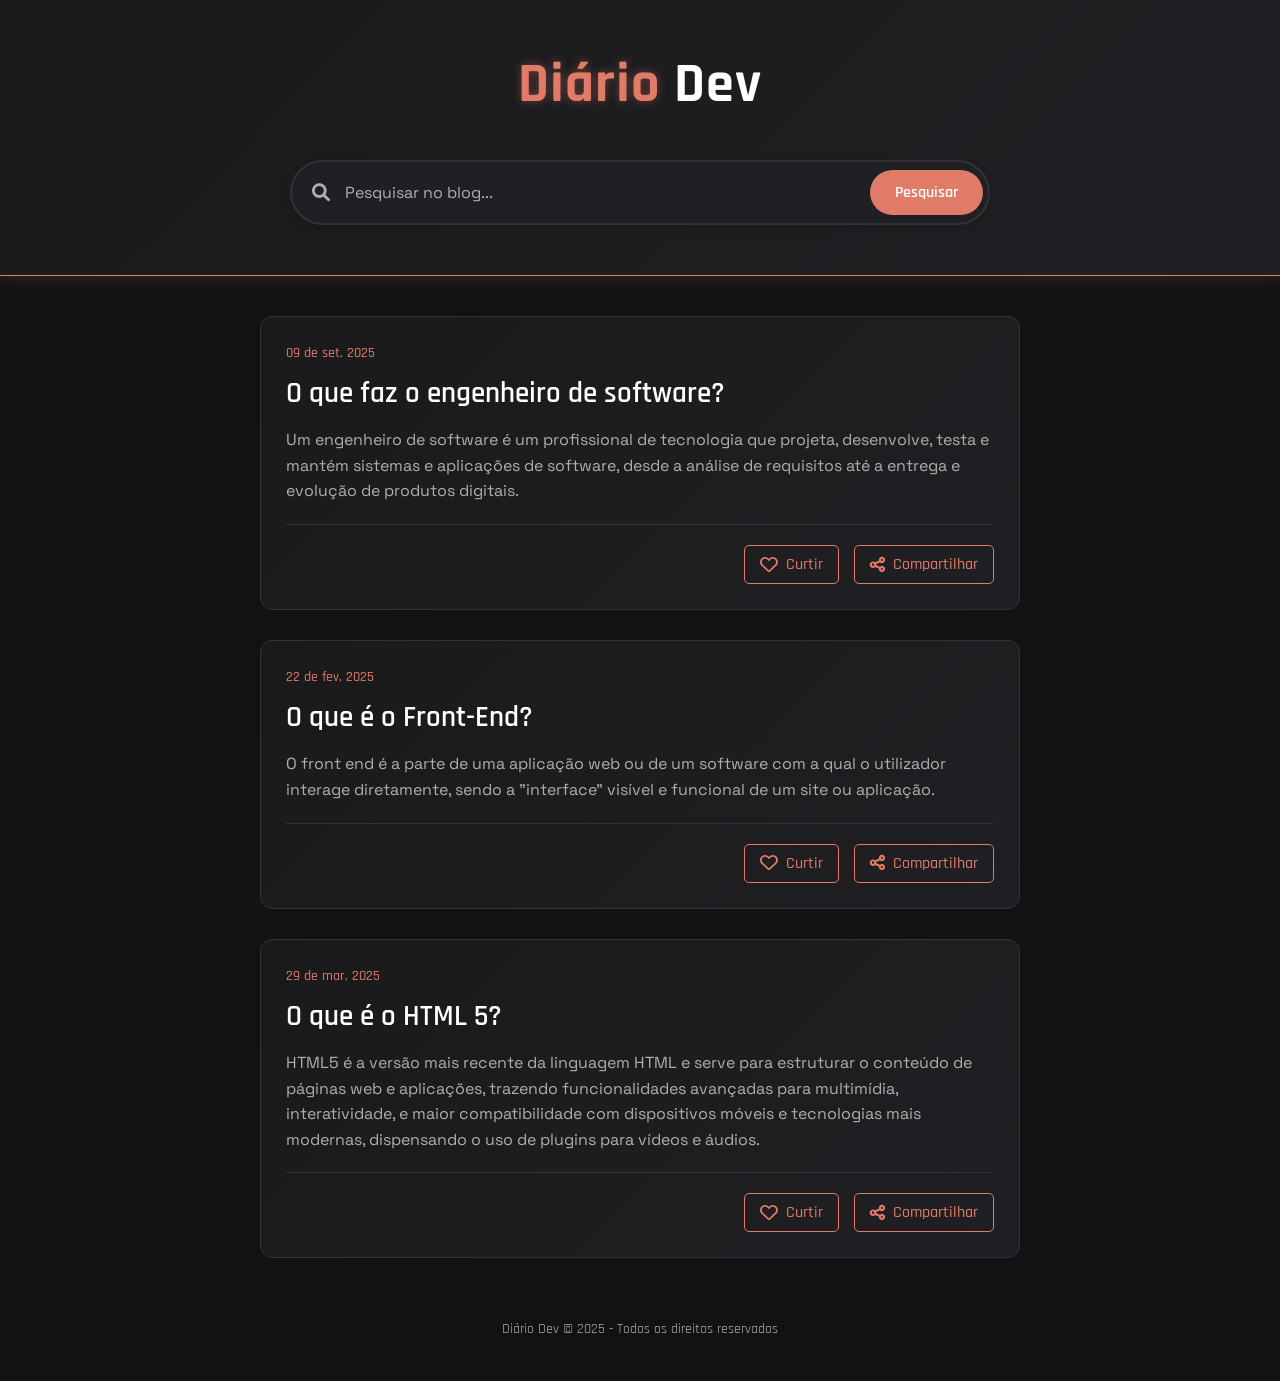
==== index.html @ da370972 "Atualizando para index.html para o github pages" ====
<!DOCTYPE html>
<html lang="pt-BR">
<head>
    <meta charset="UTF-8">
    <meta name="viewport" content="width=device-width, initial-scale=1.0">
    <title>Blog Desafio 1</title>
    <link rel="stylesheet" href="style.css">
    <link rel="preconnect" href="https://fonts.googleapis.com">
    <link rel="preconnect" href="https://fonts.gstatic.com" crossorigin>
    <link href="https://fonts.googleapis.com/css2?family=Rajdhani:wght@300;400;500;600;700&family=Space+Grotesk:wght@300..700&display=swap" rel="stylesheet">
    <link rel="stylesheet" href="https://cdnjs.cloudflare.com/ajax/libs/font-awesome/6.0.0-beta3/css/all.min.css">
</head>
<body>
    <div class="hero-section">
        <h1 class="hero-title">
            <span class="title-primary">Diário</span>
            <span class="title-secondary">Dev</span>
        </h1>

        <div class="search-container">
            <div class="search-box">
                <i class="fas fa-search search-icon"></i>
                <input type="search" id="search-input" placeholder="Pesquisar no blog...">
                <button id="search-button">Pesquisar</button>
            </div>
        </div>
    </div>

    <main class="main-content">
        <section class="post-section">
            <article class="post">
                <time class="post-date">09 de set, 2025</time>
                <h2 class="post-title">O que faz o engenheiro de software?</h2>
                <p class="post-description">Um engenheiro de software é um profissional de tecnologia que projeta, desenvolve, testa e mantém sistemas e aplicações de software, desde a análise de requisitos até a entrega e evolução de produtos digitais.</p>
                <div class="post-actions">
                    <button class="like-button"><i class="far fa-heart"></i> Curtir</button>
                    <button class="share-button"><i class="fas fa-share-alt"></i> Compartilhar</button>
                </div>
            </article>

            <article class="post">
                <time class="post-date">22 de fev, 2025</time>
                <h2 class="post-title">O que é o Front-End?</h2>
                <p class="post-description">O front end é a parte de uma aplicação web ou de um software com a qual o utilizador interage diretamente, sendo a "interface" visível e funcional de um site ou aplicação.</p>
                <div class="post-actions">
                    <button class="like-button"><i class="far fa-heart"></i> Curtir</button>
                    <button class="share-button"><i class="fas fa-share-alt"></i> Compartilhar</button>
                </div>
            </article>

            <article class="post">
                <time class="post-date">29 de mar, 2025</time>
                <h2 class="post-title">O que é o HTML 5?</h2>
                <p class="post-description">HTML5 é a versão mais recente da linguagem HTML e serve para estruturar o conteúdo de páginas web e aplicações, trazendo funcionalidades avançadas para multimídia, interatividade, e maior compatibilidade com dispositivos móveis e tecnologias mais modernas, dispensando o uso de plugins para vídeos e áudios.</p>
                <div class="post-actions">
                    <button class="like-button"><i class="far fa-heart"></i> Curtir</button>
                    <button class="share-button"><i class="fas fa-share-alt"></i> Compartilhar</button>
                </div>
            </article>
        </section>
    </main>

    <footer class="footer">
        <p>Diário Dev &copy; 2025 - Todos os direitos reservados</p>
    </footer>

    <script src="script.js"></script>
</body>
</html>
---- style.css ----
/* Reset e estilos base */
* {
    margin: 0;
    padding: 0;
    box-sizing: border-box;
}
        
body {
    background-color: #121214;
    color: #FFFFFF;
    font-family: 'Rajdhani', sans-serif;
    line-height: 1.6;
    padding-bottom: 40px;
}
        
/* Cabeçalho e título */
.hero-section {
    background: linear-gradient(135deg, #1a1a1c 0%, #202024 100%);
    padding: 40px 20px 50px;
    text-align: center;
    border-bottom: 1px solid #E07B67;
    box-shadow: 0 4px 12px rgba(224, 123, 103, 0.15);
}
        
.hero-title {
    margin: 0 0 30px;
    font-size: 3.5rem;
    font-weight: 700;
    letter-spacing: 1px;
}
        
.title-primary {
    color: #E07B67;
    text-shadow: 0 0 10px rgba(224, 123, 103, 0.4);
}
        
.title-secondary {
    color: #FFFFFF;
}
        
/* Campo de pesquisa - MELHORIAS PRINCIPAIS */
.search-container {
    max-width: 700px;
    margin: 0 auto;
    position: relative;
}
        
.search-box {
    display: flex;
    align-items: center;
    background: #202024;
    border: 2px solid #323236;
    border-radius: 50px;
    padding: 5px;
    transition: all 0.3s ease;
    box-shadow: 0 4px 10px rgba(0, 0, 0, 0.1);
}
        
.search-box:focus-within {
    border-color: #E07B67;
    box-shadow: 0 0 0 3px rgba(224, 123, 103, 0.2);
}
        
.search-icon {
    padding: 0 15px;
    color: #afafaf;
    font-size: 18px;
    transition: color 0.3s ease;
}
        
.search-box:focus-within .search-icon {
    color: #E07B67;
}
        
#search-input {
    flex: 1;
    padding: 15px 0;
    border: none;
    background: transparent;
    color: #FFFFFF;
    font-size: 16px;
    font-family: 'Space Grotesk', sans-serif;
    outline: none;
}
#search-input::placeholder {
    color: #afafaf;
}

#search-button {
    padding: 12px 25px;
    border: none;
    border-radius: 50px;
    background-color: #E07B67;
    color: #fff;
    font-size: 16px;
    font-weight: 600;
    cursor: pointer;
    transition: all 0.3s ease;
    font-family: 'Rajdhani', sans-serif;
    white-space: nowrap;
}

#search-button:hover {
    background-color: #d06a58;
    transform: translateY(-2px);
    box-shadow: 0 4px 8px rgba(224, 123, 103, 0.3);
}

/* Conteúdo principal */
.main-content {
    max-width: 800px;
    margin: 40px auto;
    padding: 0 20px;
}

/* Posts */
.post {
    background: linear-gradient(135deg, #1a1a1c 0%, #202024 100%);
    border: 1px solid #323236;
    border-radius: 12px;
    padding: 25px;
    margin-bottom: 30px;
    transition: all 0.3s ease;
    position: relative;
    overflow: hidden;
}
        
.post::before {
    content: '';
    position: absolute;
    top: 0;
    left: 0;
    width: 5px;
    height: 0;
    background: #E07B67;
    transition: height 0.3s ease;
}
        
.post:hover {
    transform: translateY(-5px);
    border-color: #E07B67;
    box-shadow: 0 10px 25px rgba(224, 123, 103, 0.2);
}
        
.post:hover::before {
    height: 100%;
}
        
.post-date {
    color: #E07B67;
    font-size: 0.9em;
    font-weight: 500;
    display: block;
    margin-bottom: 10px;
}
        
.post-title {
    color: #FFFFFF;
    margin: 8px 0 15px;
    font-size: 1.8em;
    font-weight: 600;
    line-height: 1.3;
}
        
.post-description {
    color: #afafaf;
    line-height: 1.6;
    font-family: 'Space Grotesk', sans-serif;
    margin-bottom: 20px;
}
        
/* Ações do post */
.post-actions {
    display: flex;
    gap: 15px;
    margin-top: 20px;
    padding-top: 20px;
    border-top: 1px solid #323236;
    justify-content: flex-end;
}
        
.like-button, .share-button {
    background: transparent;
    border: 1px solid #E07B67;
    color: #E07B67;
    padding: 8px 15px;
    border-radius: 5px;
    cursor: pointer;
    font-size: 1em;
    display: flex;
    align-items: center;
    gap: 8px;
    transition: all 0.3s ease;
    font-family: 'Rajdhani', sans-serif;
    font-weight: 500;
}
        
.like-button:hover, .share-button:hover {
    background-color: #E07B67;
    color: #FFFFFF;
    transform: translateY(-2px);
}
        
.like-button i, .share-button i {
    font-size: 1.1em;
}
        
.like-button.liked {
    background-color: #E07B67;
    color: #FFFFFF;
}
        
/* Footer */
.footer {
    text-align: center;
    margin-top: 60px;
    color: #afafaf;
    font-size: 0.9rem;
}
        
/* Responsividade */
@media (max-width: 768px) {
.hero-title {
    font-size: 2.5rem;
}
            
.search-box {
    flex-direction: column;
    background: transparent;
    border: none;
    border-radius: 0;
}
            
.search-box:focus-within {
    border: none;
    box-shadow: none;
}
            
#search-input {
    padding: 15px;
    background: #202024;
    border: 2px solid #323236;
    border-radius: 8px;
    margin-bottom: 10px;
}
            
#search-button {
    width: 100%;
}
            
.post-actions {
    flex-direction: column;
}
            
.like-button, .share-button {
    justify-content: center;
}
}
        
@media (max-width: 480px) {
.hero-title {
    font-size: 2rem;
}
            
.post {
    padding: 20px;
}
            
.post-title {
    font-size: 1.5rem;
}
}
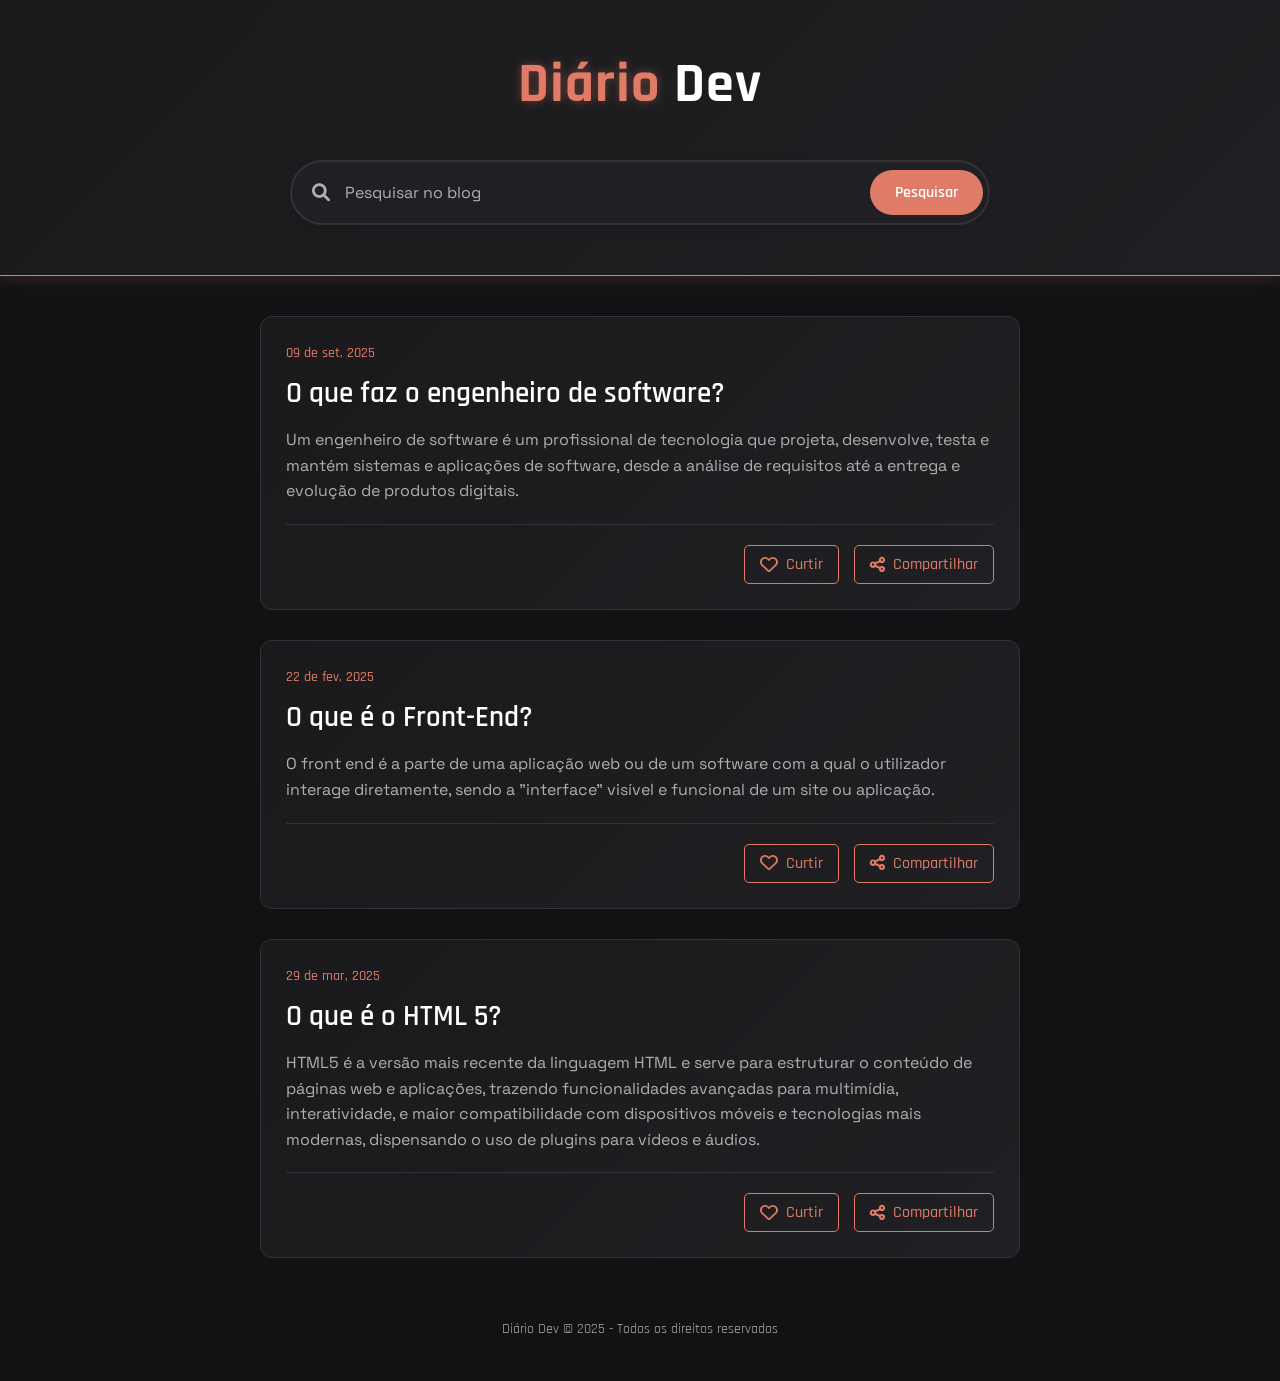
==== commit 827c602b: "Ajustes de responsividade no campo de busca e botões" ====
--- a/index.html
+++ b/index.html
@@ -20,7 +20,7 @@
         <div class="search-container">
             <div class="search-box">
                 <i class="fas fa-search search-icon"></i>
-                <input type="search" id="search-input" placeholder="Pesquisar no blog...">
+                <input type="search" id="search-input" placeholder="Pesquisar no blog">
                 <button id="search-button">Pesquisar</button>
             </div>
         </div>
--- a/style.css
+++ b/style.css
@@ -1,4 +1,4 @@
- /* Reset e estilos base */
+/* Reset e estilos base */
 * {
     margin: 0;
     padding: 0;
@@ -38,7 +38,7 @@
     color: #FFFFFF;
 }
         
-/* Campo de pesquisa - MELHORIAS PRINCIPAIS */
+/* Campo de pesquisa */
 .search-container {
     max-width: 700px;
     margin: 0 auto;
@@ -220,53 +220,67 @@
         
 /* Responsividade */
 @media (max-width: 768px) {
-.hero-title {
-    font-size: 2.5rem;
-}
-            
-.search-box {
-    flex-direction: column;
-    background: transparent;
-    border: none;
-    border-radius: 0;
-}
-            
-.search-box:focus-within {
-    border: none;
-    box-shadow: none;
-}
-            
-#search-input {
-    padding: 15px;
+    .hero-title {
+        font-size: 2.5rem;
+    }
+            
+    .search-box {
+        position: relative;
+        flex-direction: column;
+        padding: 0;
+        border: none;
+        background: transparent;
+    }
+
+    .search-icon {
+    position: absolute;
+    left: 15px;
+    top: 15px;
+    font-size: 18px;
+    color: #afafaf;
+    pointer-events: none; /* não atrapalha o clique no input */
+    }
+
+    #search-input {
+    width: 100%;
+    padding: 15px 15px 15px 65px; /* espaço pra ícone */
     background: #202024;
     border: 2px solid #323236;
     border-radius: 8px;
     margin-bottom: 10px;
-}
-            
-#search-button {
-    width: 100%;
-}
-            
-.post-actions {
-    flex-direction: column;
-}
-            
-.like-button, .share-button {
-    justify-content: center;
-}
+    }
+
+
+    #search-button {
+        width: 100%;
+    }
+            
+    .post-actions {
+        flex-direction: column;
+        align-items: stretch;
+    }
+
+    .like-button, .share-button {
+        width: 100%;
+        justify-content: center;
+    }
 }
         
 @media (max-width: 480px) {
-.hero-title {
-    font-size: 2rem;
-}
-            
-.post {
-    padding: 20px;
-}
-            
-.post-title {
-    font-size: 1.5rem;
-}
-}+    .hero-title {
+        font-size: 2rem;
+    }
+            
+    .post {
+        padding: 20px;
+    }
+            
+    .post-title {
+        font-size: 1.3rem;
+    }
+
+    .main-content {
+        margin: 20px auto;
+        padding: 0 15px;
+    }
+}
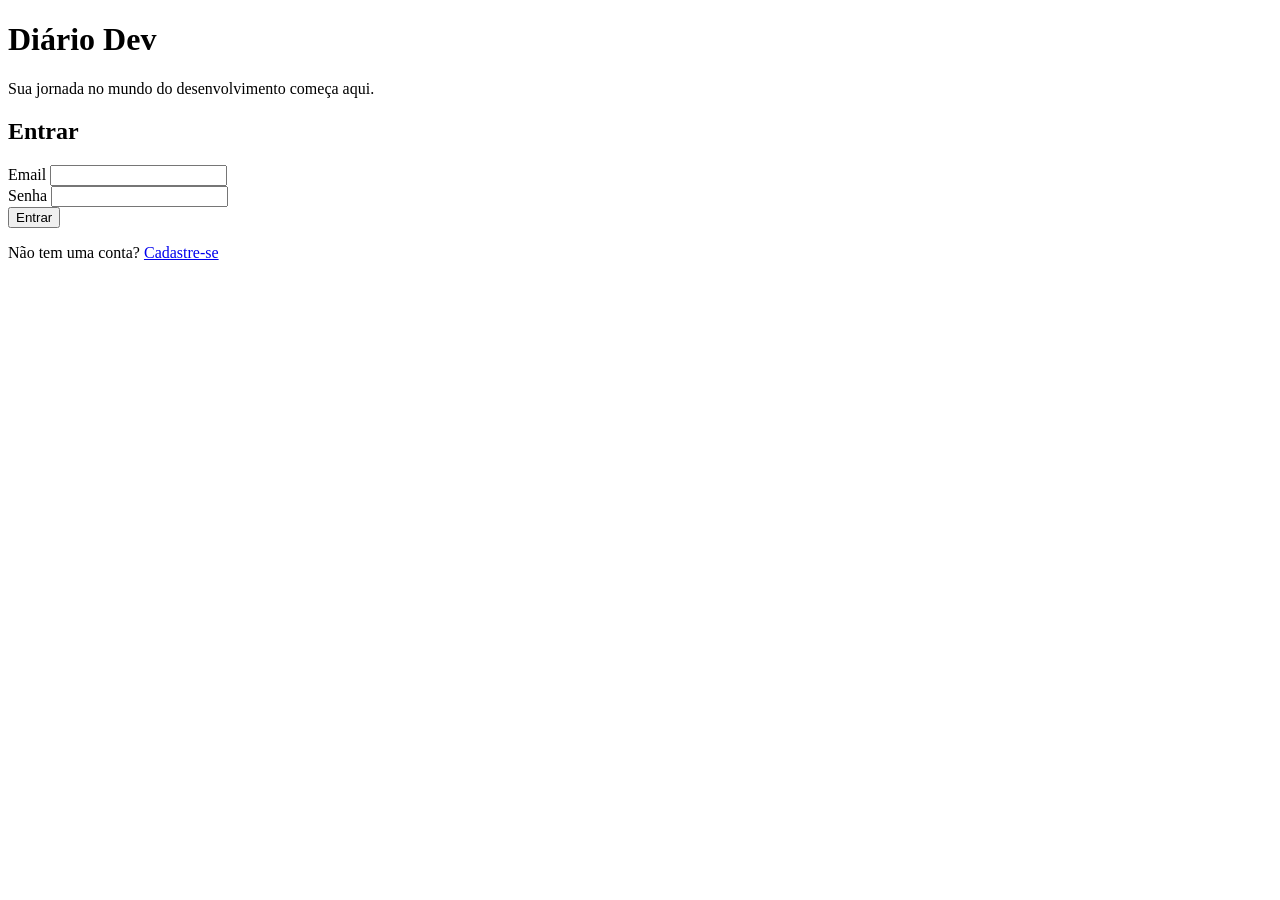
==== commit 1fea96f3: "Ajuste de cores e arquivos e Responsivade" ====
--- a/index.html
+++ b/index.html
@@ -1,69 +1,34 @@
 <!DOCTYPE html>
-<html lang="pt-BR">
+<html lang="pt-br">
 <head>
     <meta charset="UTF-8">
     <meta name="viewport" content="width=device-width, initial-scale=1.0">
-    <title>Blog Desafio 1</title>
-    <link rel="stylesheet" href="style.css">
-    <link rel="preconnect" href="https://fonts.googleapis.com">
-    <link rel="preconnect" href="https://fonts.gstatic.com" crossorigin>
-    <link href="https://fonts.googleapis.com/css2?family=Rajdhani:wght@300;400;500;600;700&family=Space+Grotesk:wght@300..700&display=swap" rel="stylesheet">
-    <link rel="stylesheet" href="https://cdnjs.cloudflare.com/ajax/libs/font-awesome/6.0.0-beta3/css/all.min.css">
+    <title>Bem-vindo ao Diário Dev</title>
+    <link rel="stylesheet" href="css/style.css">
 </head>
-<body>
-    <div class="hero-section">
-        <h1 class="hero-title">
-            <span class="title-primary">Diário</span>
-            <span class="title-secondary">Dev</span>
-        </h1>
+<body class="auth-page">
 
-        <div class="search-container">
-            <div class="search-box">
-                <i class="fas fa-search search-icon"></i>
-                <input type="search" id="search-input" placeholder="Pesquisar no blog">
-                <button id="search-button">Pesquisar</button>
+    <div class="auth-container">
+        <div class="auth-header">
+            <h1>Diário Dev</h1>
+            <p>Sua jornada no mundo do desenvolvimento começa aqui.</p>
+        </div>
+
+        <form id="login-form">
+            <h2>Entrar</h2>
+            <div class="form-group">
+                <label for="login-email">Email</label>
+                <input type="email" id="login-email" required>
             </div>
+            <div class="form-group">
+                <label for="login-senha">Senha</label>
+                <input type="password" id="login-senha" required>
+            </div>
+            <button type="submit" class="btn-primary">Entrar</button>
+            <p class="form-switch">Não tem uma conta? <a href="cadastro.html">Cadastre-se</a></p>
+        </form>
+        
         </div>
-    </div>
 
-    <main class="main-content">
-        <section class="post-section">
-            <article class="post">
-                <time class="post-date">09 de set, 2025</time>
-                <h2 class="post-title">O que faz o engenheiro de software?</h2>
-                <p class="post-description">Um engenheiro de software é um profissional de tecnologia que projeta, desenvolve, testa e mantém sistemas e aplicações de software, desde a análise de requisitos até a entrega e evolução de produtos digitais.</p>
-                <div class="post-actions">
-                    <button class="like-button"><i class="far fa-heart"></i> Curtir</button>
-                    <button class="share-button"><i class="fas fa-share-alt"></i> Compartilhar</button>
-                </div>
-            </article>
-
-            <article class="post">
-                <time class="post-date">22 de fev, 2025</time>
-                <h2 class="post-title">O que é o Front-End?</h2>
-                <p class="post-description">O front end é a parte de uma aplicação web ou de um software com a qual o utilizador interage diretamente, sendo a "interface" visível e funcional de um site ou aplicação.</p>
-                <div class="post-actions">
-                    <button class="like-button"><i class="far fa-heart"></i> Curtir</button>
-                    <button class="share-button"><i class="fas fa-share-alt"></i> Compartilhar</button>
-                </div>
-            </article>
-
-            <article class="post">
-                <time class="post-date">29 de mar, 2025</time>
-                <h2 class="post-title">O que é o HTML 5?</h2>
-                <p class="post-description">HTML5 é a versão mais recente da linguagem HTML e serve para estruturar o conteúdo de páginas web e aplicações, trazendo funcionalidades avançadas para multimídia, interatividade, e maior compatibilidade com dispositivos móveis e tecnologias mais modernas, dispensando o uso de plugins para vídeos e áudios.</p>
-                <div class="post-actions">
-                    <button class="like-button"><i class="far fa-heart"></i> Curtir</button>
-                    <button class="share-button"><i class="fas fa-share-alt"></i> Compartilhar</button>
-                </div>
-            </article>
-        </section>
-    </main>
-
-    <footer class="footer">
-        <p>Diário Dev &copy; 2025 - Todos os direitos reservados</p>
-    </footer>
-
-    <script src="script.js"></script>
 </body>
 </html>
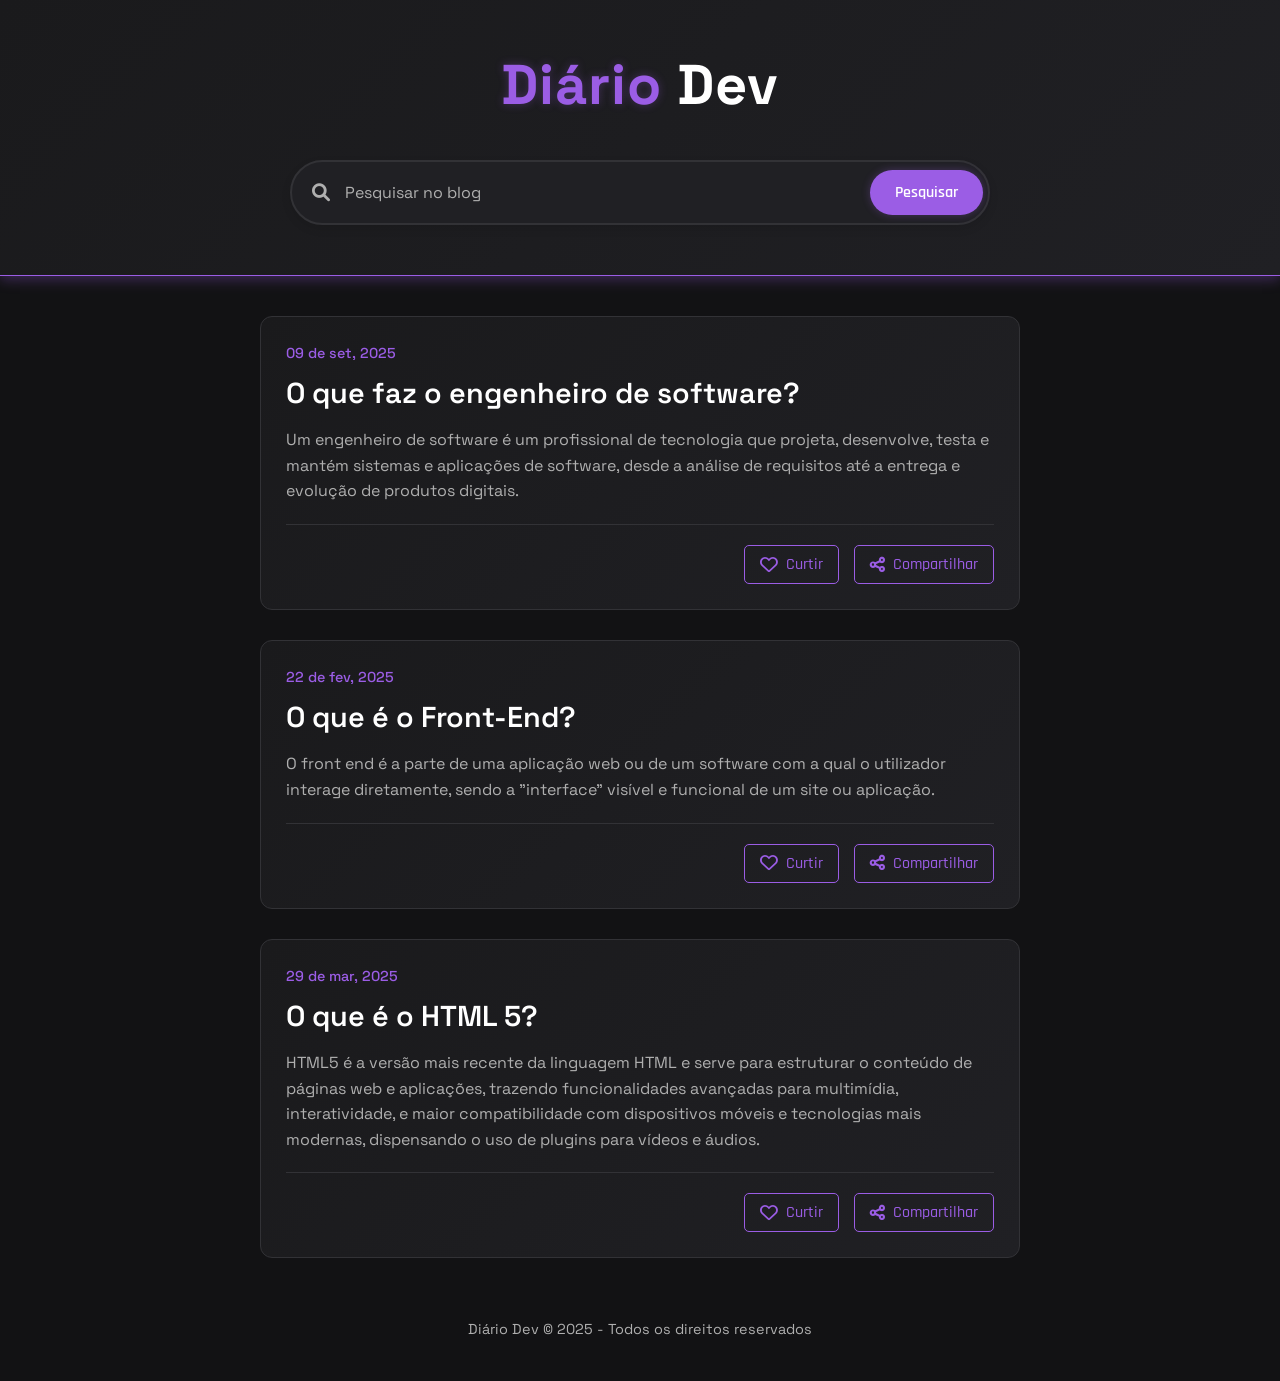
==== commit 84deb6bf: "Atualizando arquivos em geral" ====
--- a/index.html
+++ b/index.html
@@ -1,34 +1,69 @@
 <!DOCTYPE html>
-<html lang="pt-br">
+<html lang="pt-BR">
 <head>
     <meta charset="UTF-8">
     <meta name="viewport" content="width=device-width, initial-scale=1.0">
-    <title>Bem-vindo ao Diário Dev</title>
-    <link rel="stylesheet" href="css/style.css">
+    <title>Blog Desafio 1</title>
+    <link rel="stylesheet" href="assets/css/style.css">
+    <link rel="preconnect" href="https://fonts.googleapis.com">
+    <link rel="preconnect" href="https://fonts.gstatic.com" crossorigin>
+    <link href="https://fonts.googleapis.com/css2?family=Londrina+Sketch&family=Metal+Mania&family=Rajdhani:wght@300;400;500;600;700&family=Space+Grotesk:wght@300..700&family=Tomorrow:ital,wght@0,100;0,200;0,300;0,400;0,500;0,600;0,700;0,800;0,900;1,100;1,200;1,300;1,400;1,500;1,600;1,700;1,800;1,900&display=swap" rel="stylesheet">
+    <link rel="stylesheet" href="https://cdnjs.cloudflare.com/ajax/libs/font-awesome/6.0.0-beta3/css/all.min.css">
 </head>
-<body class="auth-page">
+<body>
+    <div class="hero-section">
+        <h1 class="hero-title">
+            <span class="title-primary">Diário</span>
+            <span class="title-secondary">Dev</span>
+        </h1>
 
-    <div class="auth-container">
-        <div class="auth-header">
-            <h1>Diário Dev</h1>
-            <p>Sua jornada no mundo do desenvolvimento começa aqui.</p>
+        <div class="search-container">
+            <div class="search-box">
+                <i class="fas fa-search search-icon"></i>
+                <input type="search" id="search-input" placeholder="Pesquisar no blog">
+                <button id="search-button">Pesquisar</button>
+            </div>
         </div>
+    </div>
 
-        <form id="login-form">
-            <h2>Entrar</h2>
-            <div class="form-group">
-                <label for="login-email">Email</label>
-                <input type="email" id="login-email" required>
-            </div>
-            <div class="form-group">
-                <label for="login-senha">Senha</label>
-                <input type="password" id="login-senha" required>
-            </div>
-            <button type="submit" class="btn-primary">Entrar</button>
-            <p class="form-switch">Não tem uma conta? <a href="cadastro.html">Cadastre-se</a></p>
-        </form>
-        
-        </div>
+    <main class="main-content">
+        <section class="post-section">
+            <article class="post">
+                <time class="post-date">09 de set, 2025</time>
+                <h2 class="post-title">O que faz o engenheiro de software?</h2>
+                <p class="post-description">Um engenheiro de software é um profissional de tecnologia que projeta, desenvolve, testa e mantém sistemas e aplicações de software, desde a análise de requisitos até a entrega e evolução de produtos digitais.</p>
+                <div class="post-actions">
+                    <button class="like-button"><i class="far fa-heart"></i> Curtir</button>
+                    <button class="share-button"><i class="fas fa-share-alt"></i> Compartilhar</button>
+                </div>
+            </article>
 
+            <article class="post">
+                <time class="post-date">22 de fev, 2025</time>
+                <h2 class="post-title">O que é o Front-End?</h2>
+                <p class="post-description">O front end é a parte de uma aplicação web ou de um software com a qual o utilizador interage diretamente, sendo a "interface" visível e funcional de um site ou aplicação.</p>
+                <div class="post-actions">
+                    <button class="like-button"><i class="far fa-heart"></i> Curtir</button>
+                    <button class="share-button"><i class="fas fa-share-alt"></i> Compartilhar</button>
+                </div>
+            </article>
+
+            <article class="post">
+                <time class="post-date">29 de mar, 2025</time>
+                <h2 class="post-title">O que é o HTML 5?</h2>
+                <p class="post-description">HTML5 é a versão mais recente da linguagem HTML e serve para estruturar o conteúdo de páginas web e aplicações, trazendo funcionalidades avançadas para multimídia, interatividade, e maior compatibilidade com dispositivos móveis e tecnologias mais modernas, dispensando o uso de plugins para vídeos e áudios.</p>
+                <div class="post-actions">
+                    <button class="like-button"><i class="far fa-heart"></i> Curtir</button>
+                    <button class="share-button"><i class="fas fa-share-alt"></i> Compartilhar</button>
+                </div>
+            </article>
+        </section>
+    </main>
+
+    <footer class="footer">
+        <p>Diário Dev &copy; 2025 - Todos os direitos reservados</p>
+    </footer>
+
+    <script src="Javascript/script.js"></script>
 </body>
 </html>
--- a/assets/css/style.css
+++ b/assets/css/style.css
@@ -0,0 +1,314 @@
+/* Variáveis CSS */
+:root {
+    --primary-color: #9B5DE5; /* Roxo vibrante */
+    --primary-glow: rgba(155, 93, 229, 0.3);
+}
+
+/* Reset e estilos base */
+* {
+    margin: 0;
+    padding: 0;
+    box-sizing: border-box;
+}
+
+body {
+    background-color: #121214;
+    color: #FFFFFF;
+    font-family: "Space Grotesk", sans-serif;
+    line-height: 1.6;
+    padding-bottom: 40px;
+}
+
+/* Cabeçalho e título */
+.hero-section {
+    background: linear-gradient(135deg, #1a1a1c 0%, #202024 100%);
+    padding: 40px 20px 50px;
+    text-align: center;
+    border-bottom: 1px solid var(--primary-color);
+    box-shadow: 0 4px 12px var(--primary-glow);
+}
+
+.hero-title {
+    margin: 0 0 30px;
+    font-size: 3.5rem;
+    font-weight: 700;
+    letter-spacing: 1px;
+}
+
+.title-primary {
+    color: var(--primary-color);
+    text-shadow: 0 0 10px var(--primary-glow);
+}
+
+.title-secondary {
+    color: #FFFFFF;
+}
+
+/* Campo de pesquisa */
+.search-container {
+    max-width: 700px;
+    margin: 0 auto;
+    position: relative;
+}
+
+.search-box {
+    display: flex;
+    align-items: center;
+    background: #202024;
+    border: 2px solid #323236;
+    border-radius: 50px;
+    padding: 5px;
+    transition: all 0.4s cubic-bezier(0.4, 0, 0.2, 1);
+    box-shadow: 0 4px 10px rgba(0, 0, 0, 0.1);
+}
+
+.search-box:focus-within {
+    border-color: var(--primary-color);
+    box-shadow: 0 0 0 3px var(--primary-glow);
+}
+
+.search-icon {
+    padding: 0 15px;
+    color: #afafaf;
+    font-size: 18px;
+    transition: color 0.3s ease;
+}
+
+.search-box:focus-within .search-icon {
+    color: var(--primary-color);
+}
+
+#search-input {
+    flex: 1;
+    padding: 15px 0;
+    border: none;
+    background: transparent;
+    color: #FFFFFF;
+    font-size: 16px;
+    font-family: 'Space Grotesk', sans-serif;
+    outline: none;
+}
+
+#search-input::placeholder {
+    color: #afafaf;
+}
+
+#search-button {
+    padding: 12px 25px;
+    border: none;
+    border-radius: 50px;
+    background-color: var(--primary-color);
+    color: #fff;
+    font-size: 16px;
+    font-weight: 600;
+    cursor: pointer;
+    transition: all 0.4s cubic-bezier(0.4, 0, 0.2, 1);
+    font-family: 'Rajdhani', sans-serif;
+    white-space: nowrap;
+    box-shadow: 0 0 8px var(--primary-glow);
+}
+
+#search-button:hover {
+    background-color: #7a3ecb;
+    transform: translateY(-2px);
+    box-shadow: 0 6px 15px var(--primary-glow);
+    animation: pulse 1.2s infinite;
+}
+
+/* Conteúdo principal */
+.main-content {
+    max-width: 800px;
+    margin: 40px auto;
+    padding: 0 20px;
+}
+
+/* Posts */
+.post {
+    background: linear-gradient(135deg, #1a1a1c 0%, #202024 100%);
+    border: 1px solid #323236;
+    border-radius: 12px;
+    padding: 25px;
+    margin-bottom: 30px;
+    transition: all 0.4s cubic-bezier(0.4, 0, 0.2, 1);
+    position: relative;
+    overflow: hidden;
+}
+
+.post::before {
+    content: '';
+    position: absolute;
+    top: 0;
+    left: 0;
+    width: 5px;
+    height: 0;
+    background: var(--primary-color);
+    transition: height 0.3s ease;
+}
+
+.post:hover {
+    transform: translateY(-5px);
+    border-color: var(--primary-color);
+    box-shadow: 0 10px 25px var(--primary-glow);
+}
+
+.post:hover::before {
+    height: 100%;
+}
+
+.post-date {
+    color: var(--primary-color);
+    font-size: 0.9em;
+    font-weight: 500;
+    display: block;
+    margin-bottom: 10px;
+}
+
+.post-title {
+    color: #FFFFFF;
+    margin: 8px 0 15px;
+    font-size: 1.8em;
+    font-weight: 600;
+    line-height: 1.3;
+}
+
+.post-description {
+    color: #afafaf;
+    line-height: 1.6;
+    font-family: 'Space Grotesk', sans-serif;
+    margin-bottom: 20px;
+}
+
+/* Ações do post */
+.post-actions {
+    display: flex;
+    gap: 15px;
+    margin-top: 20px;
+    padding-top: 20px;
+    border-top: 1px solid #323236;
+    justify-content: flex-end;
+}
+
+.like-button, .share-button {
+    background: transparent;
+    border: 1px solid var(--primary-color);
+    color: var(--primary-color);
+    padding: 8px 15px;
+    border-radius: 5px;
+    cursor: pointer;
+    font-size: 1em;
+    display: flex;
+    align-items: center;
+    gap: 8px;
+    transition: all 0.4s cubic-bezier(0.4, 0, 0.2, 1);
+    font-family: 'Rajdhani', sans-serif;
+    font-weight: 500;
+}
+
+.like-button:hover, .share-button:hover {
+    background-color: var(--primary-color);
+    color: #FFFFFF;
+    transform: translateY(-2px);
+    box-shadow: 0 6px 15px var(--primary-glow);
+    animation: pulse 1.2s infinite;
+}
+
+.like-button i, .share-button i {
+    font-size: 1.1em;
+}
+
+.like-button.liked {
+    background-color: var(--primary-color);
+    color: #FFFFFF;
+}
+
+/* Footer */
+.footer {
+    text-align: center;
+    margin-top: 60px;
+    color: #afafaf;
+    font-size: 0.9rem;
+}
+
+/* Responsividade */
+@media (max-width: 768px) {
+    .hero-title {
+        font-size: 2.5rem;
+    }
+        
+    .search-box {
+        position: relative;
+        flex-direction: column;
+        padding: 0;
+        border: none;
+        background: transparent;
+    }
+
+    .search-icon {
+        position: absolute;
+        left: 15px;
+        top: 15px;
+        font-size: 18px;
+        color: #afafaf;
+        pointer-events: none;
+    }
+
+    #search-input {
+        width: 100%;
+        padding: 15px 15px 15px 75px;
+        background: #202024;
+        border: 2px solid #323236;
+        border-radius: 8px;
+        margin-bottom: 10px;
+    }
+
+    #search-button {
+        width: 100%;
+    }
+        
+    .post-actions {
+        flex-direction: column;
+        align-items: stretch;
+    }
+
+    .like-button, .share-button {
+        width: 100%;
+        justify-content: center;
+    }
+}
+
+@media (max-width: 480px) {
+    .hero-title {
+        font-size: 2rem;
+    }
+        
+    .post {
+        padding: 20px;
+    }
+        
+    .post-title {
+        font-size: 1.3rem;
+    }
+
+    .main-content {
+        margin: 20px auto;
+        padding: 0 15px;
+    }
+}
+
+/* Animação pulse */
+@keyframes pulse {
+    0% {
+        box-shadow: 0 0 8px var(--primary-glow);
+    }
+    50% {
+        box-shadow: 0 0 15px var(--primary-glow);
+    }
+    100% {
+        box-shadow: 0 0 8px var(--primary-glow);
+    }
+}
+
+
+/* Css pagina inicial do site */
+
+
